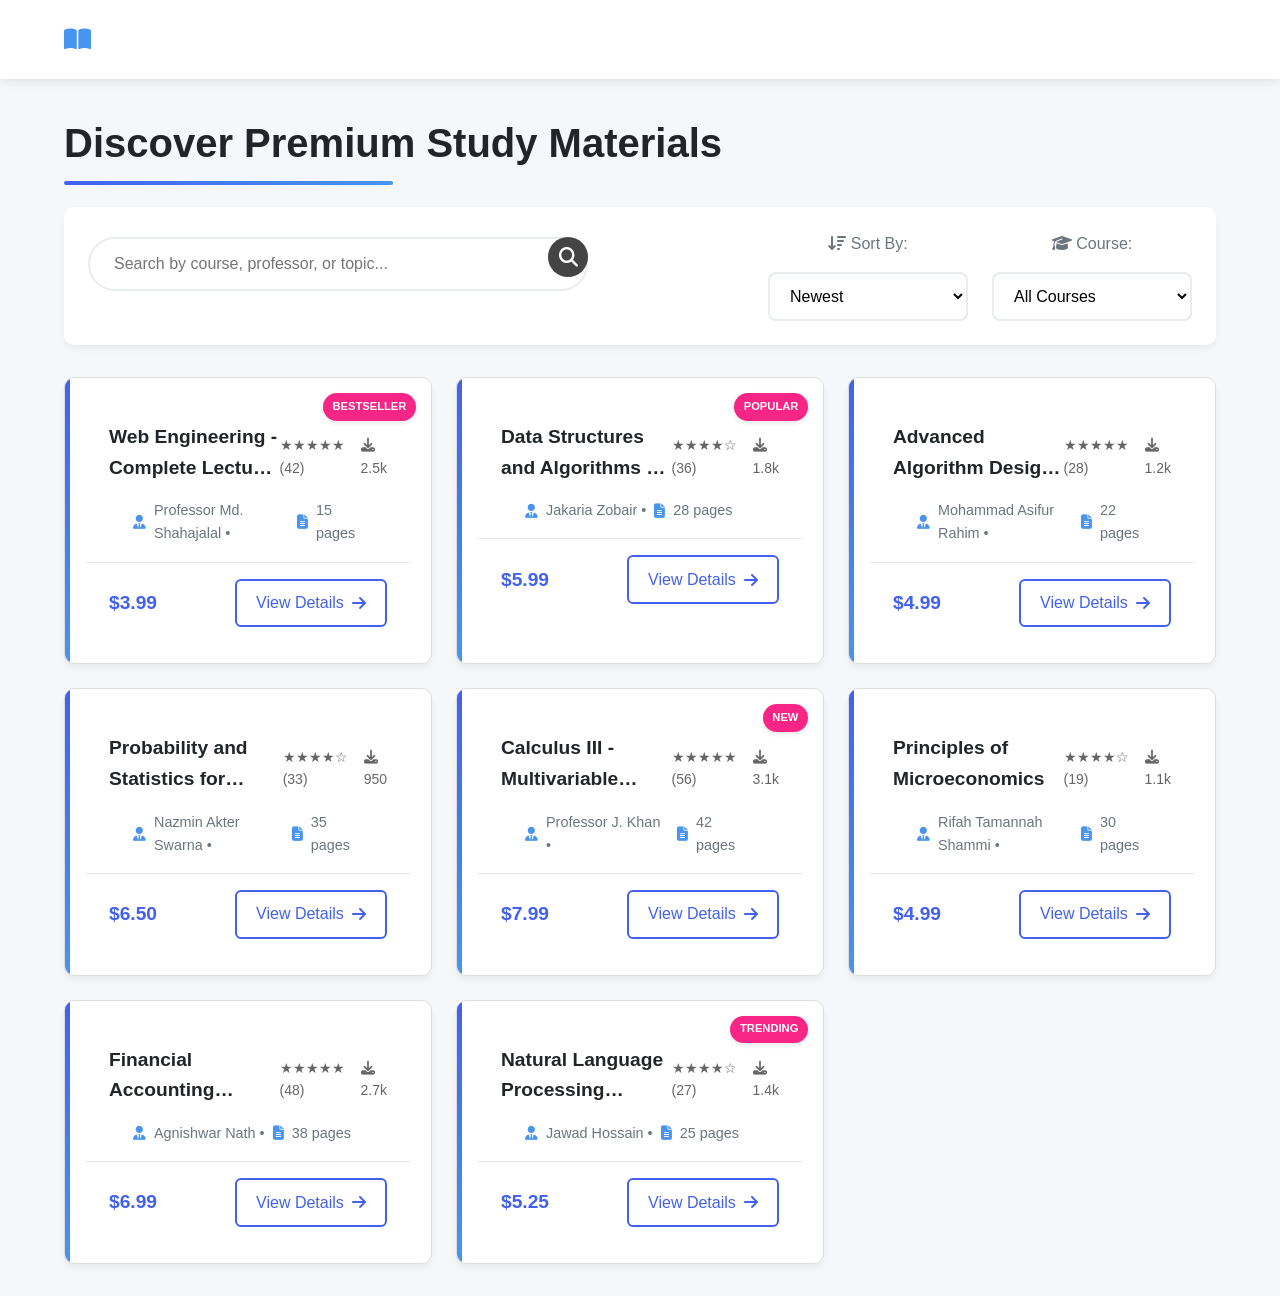
==== Study Share/browse.html @ 840df7e5 "Add files via upload" ====
<!DOCTYPE html>
<html lang="en">
<head>
    <meta charset="UTF-8">
    <meta name="viewport" content="width=device-width, initial-scale=1.0">
    <title>Browse Notes | StudyShare</title>
    <link rel="stylesheet" href="css/style.css">
    <link rel="stylesheet" href="https://cdnjs.cloudflare.com/ajax/libs/font-awesome/6.4.0/css/all.min.css">
    <style>
        :root {
            --primary: #4361ee;
            --secondary: #3f37c9;
            --accent: #4895ef;
            --light: #f8f9fa;
            --dark: #212529;
            --success: #4cc9f0;
            --warning: #f72585;
            --gray: #6c757d;
            --light-gray: #e9ecef;
        }
        
        * {
            margin: 0;
            padding: 0;
            box-sizing: border-box;
            font-family: 'Segoe UI', Tahoma, Geneva, Verdana, sans-serif;
        }
        
        body {
            background-color: #f5f7fa;
            color: var(--dark);
            line-height: 1.6;
        }
        
        nav {
            background: white;
            box-shadow: 0 2px 10px rgba(0,0,0,0.1);
            padding: 1rem 5%;
            display: flex;
            justify-content: space-between;
            align-items: center;
            position: sticky;
            top: 0;
            z-index: 1000;
        }
        
        .logo {
            font-size: 1.8rem;
            font-weight: 700;
            color: var(--primary);
            text-decoration: none;
            display: flex;
            align-items: center;
        }
        
        .logo i {
            margin-right: 10px;
            color: var(--accent);
        }
        
        .nav-links {
            display: flex;
            gap: 2rem;
        }
        
        .nav-links a {
            color: var(--dark);
            text-decoration: none;
            font-weight: 500;
            transition: color 0.3s;
            position: relative;
        }
        
        .nav-links a:hover {
            color: var(--primary);
        }
        
        .nav-links a::after {
            content: '';
            position: absolute;
            width: 0;
            height: 2px;
            bottom: -5px;
            left: 0;
            background-color: var(--primary);
            transition: width 0.3s;
        }
        
        .nav-links a:hover::after {
            width: 100%;
        }
        
        main.browse-container {
            padding: 2rem 5%;
            max-width: 1600px;
            margin: 0 auto;
        }
        
        h1 {
            font-size: 2.5rem;
            margin-bottom: 2rem;
            color: var(--dark);
            position: relative;
            display: inline-block;
        }
        
        h1::after {
            content: '';
            position: absolute;
            width: 50%;
            height: 4px;
            bottom: -10px;
            left: 0;
            background: linear-gradient(90deg, var(--primary), var(--accent));
            border-radius: 2px;
        }
        
        .search-filter {
            background: white;
            padding: 1.5rem;
            border-radius: 10px;
            box-shadow: 0 4px 6px rgba(0,0,0,0.05);
            margin-bottom: 2rem;
        }
        
        .search-bar {
            position: relative;
            margin-bottom: 1.5rem;
        }
        
        .search-bar input {
            width: 100%;
            padding: 1rem 1.5rem;
            border: 2px solid var(--light-gray);
            border-radius: 50px;
            font-size: 1rem;
            transition: all 0.3s;
            padding-right: 50px;
        }
        
        .search-bar input:focus {
            outline: none;
            border-color: var(--accent);
            box-shadow: 0 0 0 3px rgba(67, 97, 238, 0.2);
        }
        
        .search-btn {
            position: absolute;
            right: 5px;
            top: 5px;
            background: var(--primary);
            color: white;
            border: none;
            border-radius: 50%;
            width: 40px;
            height: 40px;
            cursor: pointer;
            transition: all 0.3s;
        }
        
        .search-btn:hover {
            background: var(--secondary);
            transform: scale(1.05);
        }
        
        .filters {
            display: flex;
            gap: 1.5rem;
            flex-wrap: wrap;
        }
        
        .filter-group {
            flex: 1;
            min-width: 200px;
        }
        
        .filter-group label {
            display: block;
            margin-bottom: 0.5rem;
            font-weight: 500;
            color: var(--gray);
        }
        
        .filter-group select {
            width: 100%;
            padding: 0.8rem 1rem;
            border: 2px solid var(--light-gray);
            border-radius: 8px;
            font-size: 1rem;
            background-color: white;
            cursor: pointer;
            transition: all 0.3s;
        }
        
        .filter-group select:focus {
            outline: none;
            border-color: var(--accent);
            box-shadow: 0 0 0 3px rgba(67, 97, 238, 0.2);
        }
        
        .suggestions-container {
            position: absolute;
            width: calc(100% - 3rem);
            max-width: 800px;
            background: white;
            border: 1px solid var(--light-gray);
            border-radius: 0 0 10px 10px;
            z-index: 100;
            box-shadow: 0 4px 6px rgba(0,0,0,0.1);
            max-height: 300px;
            overflow-y: auto;
            display: none;
        }
        
        .suggestion-item {
            padding: 1rem;
            cursor: pointer;
            transition: all 0.2s;
            border-bottom: 1px solid var(--light-gray);
        }
        
        .suggestion-item:last-child {
            border-bottom: none;
        }
        
        .suggestion-item:hover {
            background-color: var(--light);
            color: var(--primary);
        }
        
        .note-grid {
            display: grid;
            grid-template-columns: repeat(auto-fill, minmax(300px, 1fr));
            gap: 1.5rem;
            margin-top: 2rem;
        }
        
        .note-card {
            background: white;
            border-radius: 10px;
            overflow: hidden;
            box-shadow: 0 4px 6px rgba(0,0,0,0.05);
            transition: all 0.3s ease;
            position: relative;
        }
        
        .note-card:hover {
            transform: translateY(-5px);
            box-shadow: 0 10px 20px rgba(0,0,0,0.1);
        }
        
        .note-card::before {
            content: '';
            position: absolute;
            top: 0;
            left: 0;
            width: 5px;
            height: 100%;
            background: linear-gradient(to bottom, var(--primary), var(--accent));
        }
        
        .note-header {
            padding: 1.5rem 1.5rem 0;
        }
        
        .note-header h3 {
            margin: 0;
            font-size: 1.2rem;
            color: var(--dark);
            margin-bottom: 0.5rem;
            display: -webkit-box;
            -webkit-line-clamp: 2;
            -webkit-box-orient: vertical;
            overflow: hidden;
        }
        
        .note-meta {
            display: flex;
            justify-content: space-between;
            margin: 0.5rem 0;
            font-size: 0.9rem;
            color: var(--gray);
        }
        
        .rating {
            color: #ffc107;
        }
        
        .course-info {
            margin: 0.5rem 1.5rem;
            color: var(--gray);
            font-size: 0.9rem;
            display: flex;
            align-items: center;
            gap: 0.5rem;
        }
        
        .course-info i {
            color: var(--accent);
        }
        
        .note-footer {
            display: flex;
            justify-content: space-between;
            align-items: center;
            padding: 1rem 1.5rem;
            border-top: 1px solid var(--light-gray);
            margin-top: 1rem;
        }
        
        .price {
            font-weight: bold;
            color: var(--primary);
            font-size: 1.2rem;
        }
        
        .btn-outline {
            padding: 0.6rem 1.2rem;
            border: 2px solid var(--primary);
            color: var(--primary);
            border-radius: 6px;
            text-decoration: none;
            font-weight: 500;
            transition: all 0.3s;
            display: inline-flex;
            align-items: center;
            gap: 0.5rem;
        }
        
        .btn-outline:hover {
            background-color: var(--primary);
            color: white;
            transform: translateY(-2px);
        }
        
        /* Responsive adjustments */
        @media (max-width: 768px) {
            .nav-links {
                gap: 1rem;
            }
            
            h1 {
                font-size: 2rem;
            }
            
            .filters {
                flex-direction: column;
                gap: 1rem;
            }
            
            .note-grid {
                grid-template-columns: repeat(auto-fill, minmax(280px, 1fr));
            }
        }
        
        /* Animation for note cards */
        @keyframes fadeIn {
            from { opacity: 0; transform: translateY(20px); }
            to { opacity: 1; transform: translateY(0); }
        }
        
        .note-card {
            animation: fadeIn 0.5s ease forwards;
            opacity: 0;
        }
        
        .note-card:nth-child(1) { animation-delay: 0.1s; }
        .note-card:nth-child(2) { animation-delay: 0.2s; }
        .note-card:nth-child(3) { animation-delay: 0.3s; }
        .note-card:nth-child(4) { animation-delay: 0.4s; }
        .note-card:nth-child(5) { animation-delay: 0.5s; }
        .note-card:nth-child(6) { animation-delay: 0.6s; }
        .note-card:nth-child(7) { animation-delay: 0.7s; }
        .note-card:nth-child(8) { animation-delay: 0.8s; }
        .note-card:nth-child(9) { animation-delay: 0.9s; }
        .note-card:nth-child(10) { animation-delay: 1.0s; }
        
        /* Badge for popular notes */
        .popular-badge {
            position: absolute;
            top: 15px;
            right: 15px;
            background: var(--warning);
            color: white;
            padding: 0.3rem 0.6rem;
            border-radius: 50px;
            font-size: 0.7rem;
            font-weight: bold;
            box-shadow: 0 2px 5px rgba(0,0,0,0.1);
        }
    </style>
</head>
<body>
    <nav>
        <a href="index.html" class="logo"><i class="fas fa-book-open"></i> StudyShare</a>
        <div class="nav-links">
            <a href="browse.html">Browse Notes</a>
            <a href="upload.html">Upload</a>
            <a href="profile.html">Profile</a>
        </div>
    </nav>

    <main class="browse-container">
        <h1>Discover Premium Study Materials</h1>
        
        <div class="search-filter">
            <div class="search-bar">
                <input type="text" id="search-bar" placeholder="Search by course, professor, or topic..." />
                <button class="search-btn"><i class="fas fa-search"></i></button>
            </div>
            
            <div class="filters">
                <div class="filter-group">
                    <label><i class="fas fa-sort-amount-down"></i> Sort By:</label>
                    <select id="sort-by">
                        <option>Newest</option>
                        <option>Top Rated</option>
                        <option>Price Low-High</option>
                        <option>Price High-Low</option>
                        <option>Most Popular</option>
                    </select>
                </div>
                <div class="filter-group">
                    <label><i class="fas fa-graduation-cap"></i> Course:</label>
                    <select id="course-filter">
                        <option>All Courses</option>
                        <option>Computer Science</option>
                        <option>Web Engineering</option>
                        <option>Mathematics</option>
                        <option>Statistics</option>
                        <option>Economics</option>
                        <option>Business</option>
                        <option>Language</option>
                    </select>
                </div>
            </div>
        </div>

        <!-- Suggestions Container -->
        <div id="suggestions" class="suggestions-container"></div>

        <div class="note-grid">
            <!-- Web Engineering Note -->
            <div class="note-card">
                <span class="popular-badge">BESTSELLER</span>
                <div class="note-header">
                    <h3>Web Engineering - Complete Lecture Notes</h3>
                    <div class="note-meta">
                        <span class="rating">★★★★★ (42)</span>
                        <span class="downloads"><i class="fas fa-download"></i> 2.5k</span>
                    </div>
                </div>
                <p class="course-info"><i class="fas fa-user-tie"></i> Professor Md. Shahajalal • <i class="fas fa-file-alt"></i> 15 pages</p>
                <div class="note-footer">
                    <span class="price">$3.99</span>
                    <a href="product.html?id=web101&title=Web+Engineering+-+Complete+Lecture+Notes&professor=Md.+Shahajalal&pages=15&rating=5.0&downloads=2500&price=3.99" class="btn-outline">View Details <i class="fas fa-arrow-right"></i></a>
                </div>
            </div>
            
            <!-- Data Structures Note -->
            <div class="note-card">
                <span class="popular-badge">POPULAR</span>
                <div class="note-header">
                    <h3>Data Structures and Algorithms - Comprehensive Guide</h3>
                    <div class="note-meta">
                        <span class="rating">★★★★☆ (36)</span>
                        <span class="downloads"><i class="fas fa-download"></i> 1.8k</span>
                    </div>
                </div>
                <p class="course-info"><i class="fas fa-user-tie"></i> Jakaria Zobair • <i class="fas fa-file-alt"></i> 28 pages</p>
                <div class="note-footer">
                    <span class="price">$5.99</span>
                    <a href="product.html?id=ds101&title=Data+Structures+and+Algorithms+-+Comprehensive+Guide&professor=Jakaria+Zobair&pages=28&rating=4.5&downloads=1800&price=5.99" class="btn-outline">View Details <i class="fas fa-arrow-right"></i></a>
                </div>
            </div>
            
            <!-- Algorithm Note -->
            <div class="note-card">
                <div class="note-header">
                    <h3>Advanced Algorithm Design Techniques</h3>
                    <div class="note-meta">
                        <span class="rating">★★★★★ (28)</span>
                        <span class="downloads"><i class="fas fa-download"></i> 1.2k</span>
                    </div>
                </div>
                <p class="course-info"><i class="fas fa-user-tie"></i> Mohammad Asifur Rahim • <i class="fas fa-file-alt"></i> 22 pages</p>
                <div class="note-footer">
                    <span class="price">$4.99</span>
                    <a href="product.html?id=algo201&title=Advanced+Algorithm+Design+Techniques&professor=Mohammad+Asifur+Rahim&pages=22&rating=5.0&downloads=1200&price=4.99" class="btn-outline">View Details <i class="fas fa-arrow-right"></i></a>
                </div>
            </div>
            
            <!-- Statistics Note -->
            <div class="note-card">
                <div class="note-header">
                    <h3>Probability and Statistics for Engineers</h3>
                    <div class="note-meta">
                        <span class="rating">★★★★☆ (33)</span>
                        <span class="downloads"><i class="fas fa-download"></i> 950</span>
                    </div>
                </div>
                <p class="course-info"><i class="fas fa-user-tie"></i> Nazmin Akter Swarna • <i class="fas fa-file-alt"></i> 35 pages</p>
                <div class="note-footer">
                    <span class="price">$6.50</span>
                    <a href="product.html?id=stats201&title=Probability+and+Statistics+for+Engineers&professor=Nazmin+Akter+Swarna&pages=35&rating=4.3&downloads=950&price=6.50" class="btn-outline">View Details <i class="fas fa-arrow-right"></i></a>
                </div>
            </div>
            
            <!-- Calculus Note -->
            <div class="note-card">
                <span class="popular-badge">NEW</span>
                <div class="note-header">
                    <h3>Calculus III - Multivariable Concepts</h3>
                    <div class="note-meta">
                        <span class="rating">★★★★★ (56)</span>
                        <span class="downloads"><i class="fas fa-download"></i> 3.1k</span>
                    </div>
                </div>
                <p class="course-info"><i class="fas fa-user-tie"></i> Professor J. Khan • <i class="fas fa-file-alt"></i> 42 pages</p>
                <div class="note-footer">
                    <span class="price">$7.99</span>
                    <a href="product.html?id=calc301&title=Calculus+III+-+Multivariable+Concepts&professor=J.+Khan&pages=42&rating=5.0&downloads=3100&price=7.99" class="btn-outline">View Details <i class="fas fa-arrow-right"></i></a>
                </div>
            </div>
            
            <!-- Economics Note -->
            <div class="note-card">
                <div class="note-header">
                    <h3>Principles of Microeconomics</h3>
                    <div class="note-meta">
                        <span class="rating">★★★★☆ (19)</span>
                        <span class="downloads"><i class="fas fa-download"></i> 1.1k</span>
                    </div>
                </div>
                <p class="course-info"><i class="fas fa-user-tie"></i> Rifah Tamannah Shammi • <i class="fas fa-file-alt"></i> 30 pages</p>
                <div class="note-footer">
                    <span class="price">$4.99</span>
                    <a href="product.html?id=econ101&title=Principles+of+Microeconomics&professor=Rifah+Tamannah+Shammi&pages=30&rating=4.2&downloads=1100&price=4.99" class="btn-outline">View Details <i class="fas fa-arrow-right"></i></a>
                </div>
            </div>
            
            <!-- Accounting Note -->
            <div class="note-card">
                <div class="note-header">
                    <h3>Financial Accounting Fundamentals</h3>
                    <div class="note-meta">
                        <span class="rating">★★★★★ (48)</span>
                        <span class="downloads"><i class="fas fa-download"></i> 2.7k</span>
                    </div>
                </div>
                <p class="course-info"><i class="fas fa-user-tie"></i> Agnishwar Nath • <i class="fas fa-file-alt"></i> 38 pages</p>
                <div class="note-footer">
                    <span class="price">$6.99</span>
                    <a href="product.html?id=acc101&title=Financial+Accounting+Fundamentals&professor=Agnishwar+Nath&pages=38&rating=5.0&downloads=2700&price=6.99" class="btn-outline">View Details <i class="fas fa-arrow-right"></i></a>
                </div>
            </div>
            
            <!-- NLP Note -->
            <div class="note-card">
                <span class="popular-badge">TRENDING</span>
                <div class="note-header">
                    <h3>Natural Language Processing Fundamentals</h3>
                    <div class="note-meta">
                        <span class="rating">★★★★☆ (27)</span>
                        <span class="downloads"><i class="fas fa-download"></i> 1.4k</span>
                    </div>
                </div>
                <p class="course-info"><i class="fas fa-user-tie"></i> Jawad Hossain • <i class="fas fa-file-alt"></i> 25 pages</p>
                <div class="note-footer">
                    <span class="price">$5.25</span>
                    <a href="product.html?id=nlp101&title=Natural+Language+Processing+Fundamentals&professor=Jawad+Hossain&pages=25&rating=4.3&downloads=1400&price=5.25" class="btn-outline">View Details <i class="fas fa-arrow-right"></i></a>
                </div>
            </div>
        </div>
    </main>

    <script>
        // Enhanced auto-suggest functionality
        const notes = [
            { title: "Web Engineering - Complete Lecture Notes", course: "Web Engineering" },
            { title: "Data Structures and Algorithms - Comprehensive Guide", course: "Computer Science" },
            { title: "Advanced Algorithm Design Techniques", course: "Computer Science" },
            { title: "Probability and Statistics for Engineers", course: "Statistics" },
            { title: "Calculus III - Multivariable Concepts", course: "Mathematics" },
            { title: "Principles of Microeconomics", course: "Economics" },
            { title: "Financial Accounting Fundamentals", course: "Business" },
            { title: "Natural Language Processing Fundamentals", course: "Computer Science" }
        ];

        const searchBar = document.getElementById('search-bar');
        const suggestionsContainer = document.getElementById('suggestions');
        const courseFilter = document.getElementById('course-filter');
        const sortBy = document.getElementById('sort-by');

        // Improved auto-suggest with debounce
        let debounceTimer;
        searchBar.addEventListener('input', function() {
            clearTimeout(debounceTimer);
            debounceTimer = setTimeout(() => {
                showSuggestions(this.value.trim());
            }, 300);
        });

        function showSuggestions(query) {
            if (!query) {
                suggestionsContainer.style.display = 'none';
                return;
            }

            const filtered = notes.filter(note => 
                note.title.toLowerCase().includes(query.toLowerCase()) ||
                note.course.toLowerCase().includes(query.toLowerCase())
            );

            renderSuggestions(filtered);
        }

        function renderSuggestions(suggestions) {
            suggestionsContainer.innerHTML = '';
            
            if (suggestions.length === 0) {
                const noResults = document.createElement('div');
                noResults.className = 'suggestion-item';
                noResults.textContent = 'No matching notes found';
                suggestionsContainer.appendChild(noResults);
            } else {
                suggestions.forEach(note => {
                    const suggestion = document.createElement('div');
                    suggestion.className = 'suggestion-item';
                    
                    const title = document.createElement('div');
                    title.textContent = note.title;
                    title.style.fontWeight = '500';
                    
                    const course = document.createElement('div');
                    course.textContent = note.course;
                    course.style.fontSize = '0.8rem';
                    course.style.color = 'var(--gray)';
                    
                    suggestion.appendChild(title);
                    suggestion.appendChild(course);
                    
                    suggestion.addEventListener('click', () => {
                        searchBar.value = note.title;
                        suggestionsContainer.style.display = 'none';
                        // In a real app, you would filter the notes
                    });
                    
                    suggestionsContainer.appendChild(suggestion);
                });
            }
            
            suggestionsContainer.style.display = suggestions.length ? 'block' : 'none';
        }

        // Close suggestions when clicking outside
        document.addEventListener('click', function(e) {
            if (e.target !== searchBar) {
                suggestionsContainer.style.display = 'none';
            }
        });

        // Enhanced search functionality
        document.querySelector('.search-btn').addEventListener('click', function() {
            const query = searchBar.value.trim();
            const course = courseFilter.value;
            const sort = sortBy.value;
            
            if (query) {
                alert(`Searching for "${query}" in ${course !== 'All Courses' ? course : 'all courses'}, sorted by ${sort}`);
                // In a real app, this would filter the notes
            } else {
                alert(`Showing ${course !== 'All Courses' ? course : 'all'} courses, sorted by ${sort}`);
            }
        });

        // Filter and sort functionality
        courseFilter.addEventListener('change', updateNotesDisplay);
        sortBy.addEventListener('change', updateNotesDisplay);

        function updateNotesDisplay() {
            const course = courseFilter.value;
            const sort = sortBy.value;
            
            // In a real app, you would filter and sort the notes here
            console.log(`Filtering by: ${course}, Sorting by: ${sort}`);
        }

        // Animate note cards when they come into view
        const observer = new IntersectionObserver((entries) => {
            entries.forEach(entry => {
                if (entry.isIntersecting) {
                    entry.target.style.opacity = '1';
                }
            });
        }, { threshold: 0.1 });

        document.querySelectorAll('.note-card').forEach(card => {
            observer.observe(card);
        });
    </script>
</body>
</html>
---- Study Share/css/style.css ----
/* ===== VARIABLES ===== */
:root {
  --primary: #4361ee;
  --primary-dark: #3f37c9;
  --secondary: #4cc9f0;
  --success: #4bb543;
  --warning: #fca311;
  --danger: #e63946;
  --dark: #1a1a2e;
  --dark-light: #2d2d44;
  --light: #f8f9fa;
  --gray: #e9ecef;
  --border: #dee2e6;
  --text: #495057;
  --text-light: #6c757d;
}

/* ===== BASE STYLES ===== */
* {
  margin: 0;
  padding: 0;
  box-sizing: border-box;
}

body {
  font-family: 'Segoe UI', Tahoma, Geneva, Verdana, sans-serif;
  background-color: #f5f7fb;
  color: var(--text);
  line-height: 1.6;
}

h1, h2, h3, h4 {
  color: var(--dark);
  font-weight: 700;
}

a {
  text-decoration: none;
  color: inherit;
}

/* ===== NAVIGATION ===== */
nav {
  display: flex;
  justify-content: space-between;
  align-items: center;
  padding: 1.2rem 5%;
  background: var(--dark);
  box-shadow: 0 2px 10px rgba(0,0,0,0.1);
  position: sticky;
  top: 0;
  z-index: 100;
}

.logo {
  color: white;
  font-size: 1.8rem;
  font-weight: 700;
  letter-spacing: 0.5px;
}

.nav-links {
  display: flex;
  gap: 2rem;
}

.nav-links a {
  color: rgba(255,255,255,0.85);
  font-weight: 500;
  padding: 0.5rem 0;
  border-bottom: 2px solid transparent;
  transition: all 0.3s ease;
}

.nav-links a:hover {
  color: white;
  border-bottom: 2px solid var(--secondary);
}

/* ===== BUTTONS ===== */
.btn-primary {
  display: inline-block;
  background: var(--primary);
  color: white;
  padding: 0.8rem 1.8rem;
  border-radius: 8px;
  font-weight: 600;
  border: none;
  cursor: pointer;
  transition: all 0.3s ease;
  box-shadow: 0 4px 6px rgba(67, 97, 238, 0.3);
}

.btn-primary:hover {
  background: var(--primary-dark);
  transform: translateY(-2px);
  box-shadow: 0 6px 10px rgba(67, 97, 238, 0.4);
}

.btn-outline {
  display: inline-block;
  background: transparent;
  color: var(--primary);
  padding: 0.6rem 1.5rem;
  border-radius: 8px;
  font-weight: 600;
  border: 2px solid var(--primary);
  cursor: pointer;
  transition: all 0.3s ease;
}

.btn-outline:hover {
  background: rgba(67, 97, 238, 0.05);
}

.btn-secondary {
  display: inline-block;
  background: var(--gray);
  color: var(--text);
  padding: 0.6rem 1.5rem;
  border-radius: 8px;
  font-weight: 500;
  border: none;
  cursor: pointer;
  transition: all 0.3s ease;
}

.btn-secondary:hover {
  background: #dee2e6;
}

.btn-icon {
  background: transparent;
  border: none;
  font-size: 1.2rem;
  cursor: pointer;
  padding: 0.5rem;
  border-radius: 50%;
  transition: all 0.3s ease;
}

.btn-icon:hover {
  background: var(--gray);
}

.btn-danger {
  color: var(--danger);
}

/* ===== HERO SECTION ===== */
.hero {
  background: linear-gradient(135deg, var(--primary), var(--primary-dark));
  color: white;
  padding: 5rem 2rem;
  text-align: center;
  clip-path: polygon(0 0, 100% 0, 100% 90%, 0 100%);
  margin-bottom: 3rem;
}

.hero-content {
  max-width: 800px;
  margin: 0 auto;
}

.hero h1 {
  font-size: 2.8rem;
  margin-bottom: 1rem;
  color: white;
  text-shadow: 0 2px 4px rgba(0,0,0,0.2);
}

.hero p {
  font-size: 1.2rem;
  max-width: 600px;
  margin: 0 auto 2rem;
  opacity: 0.9;
}

/* ===== FEATURES SECTION ===== */
.features {
  display: grid;
  grid-template-columns: repeat(auto-fit, minmax(280px, 1fr));
  gap: 2rem;
  padding: 2rem 5%;
  max-width: 1200px;
  margin: 0 auto 3rem;
}

.feature-card {
  background: white;
  border-radius: 12px;
  padding: 2rem;
  text-align: center;
  transition: all 0.3s ease;
  box-shadow: 0 5px 15px rgba(0,0,0,0.05);
}

.feature-card:hover {
  transform: translateY(-10px);
  box-shadow: 0 15px 30px rgba(0,0,0,0.1);
}

.feature-icon {
  font-size: 3rem;
  margin-bottom: 1.5rem;
  color: var(--primary);
}

.feature-card h3 {
  margin-bottom: 1rem;
  font-size: 1.4rem;
}

/* ===== TESTIMONIALS ===== */
.testimonials {
  padding: 4rem 5%;
  text-align: center;
  background: white;
}

.testimonials h2 {
  margin-bottom: 3rem;
}

.testimonial-grid {
  display: grid;
  grid-template-columns: repeat(auto-fit, minmax(300px, 1fr));
  gap: 2rem;
  max-width: 1200px;
  margin: 0 auto;
}

.testimonial-card {
  background: white;
  padding: 2rem;
  border-radius: 12px;
  box-shadow: 0 5px 15px rgba(0,0,0,0.05);
  position: relative;
  border: 1px solid var(--border);
}

.quote {
  position: absolute;
  top: -20px;
  left: 20px;
  font-size: 4rem;
  color: var(--primary);
  opacity: 0.2;
}

.testimonial-card p {
  font-style: italic;
  margin-bottom: 1.5rem;
  position: relative;
  z-index: 2;
}

.student-info {
  text-align: right;
}

.student-info .name {
  display: block;
  font-weight: 600;
}

.student-info .major {
  font-size: 0.9rem;
  color: var(--text-light);
}

/* ===== STATS ===== */
.stats {
  display: flex;
  justify-content: center;
  gap: 3rem;
  padding: 4rem 5%;
  background: linear-gradient(135deg, var(--primary), var(--primary-dark));
  color: white;
  clip-path: polygon(0 10%, 100% 0, 100% 100%, 0 100%);
  margin-top: -2rem;
}

.stat-item {
  text-align: center;
}

.stat-item h3 {
  font-size: 2.5rem;
  margin-bottom: 0.5rem;
  color: white;
}

/* ===== BROWSE PAGE ===== */
.browse-container {
  max-width: 1200px;
  margin: 2rem auto;
  padding: 0 5%;
}

.search-filter {
  display: flex;
  flex-wrap: wrap;
  gap: 1.5rem;
  margin-bottom: 2rem;
  align-items: center;
}

.search-bar {
  display: flex;
  flex: 1;
  min-width: 300px;
  max-width: 500px;
}

.search-bar input {
  flex: 1;
  padding: 0.8rem 1.2rem;
  border: 2px solid var(--border);
  border-radius: 8px 0 0 8px;
  font-size: 1rem;
  outline: none;
  transition: border 0.3s ease;
}

.search-bar input:focus {
  border-color: var(--primary);
}

.search-btn {
  background: var(--primary);
  color: white;
  border: none;
  padding: 0 1.5rem;
  border-radius: 0 8px 8px 0;
  cursor: pointer;
  font-size: 1.2rem;
  transition: background 0.3s ease;
}

.search-btn:hover {
  background: var(--primary-dark);
}

.filters {
  display: flex;
  gap: 1rem;
  flex-wrap: wrap;
}

.filter-group {
  display: flex;
  align-items: center;
  gap: 0.5rem;
}

.filter-group label {
  font-weight: 500;
}

.filter-group select {
  padding: 0.7rem;
  border-radius: 8px;
  border: 2px solid var(--border);
  font-size: 0.9rem;
  cursor: pointer;
}

.note-grid {
  display: grid;
  grid-template-columns: repeat(auto-fill, minmax(300px, 1fr));
  gap: 2rem;
  margin-top: 2rem;
}

.note-card {
  background: white;
  border-radius: 12px;
  overflow: hidden;
  transition: transform 0.3s ease;
  box-shadow: 0 5px 15px rgba(0,0,0,0.05);
  border: 1px solid var(--border);
}

.note-card:hover {
  transform: translateY(-5px);
  box-shadow: 0 10px 25px rgba(0,0,0,0.1);
}

.note-header {
  padding: 1.5rem 1.5rem 0.5rem;
}

.note-meta {
  display: flex;
  gap: 1rem;
  font-size: 0.9rem;
  color: var(--text-light);
  margin-top: 0.5rem;
}

.rating {
  color: var(--warning);
}

.course-info {
  padding: 0 1.5rem;
  color: var(--text-light);
  font-size: 0.95rem;
}

.note-footer {
  display: flex;
  justify-content: space-between;
  align-items: center;
  padding: 1rem 1.5rem;
  border-top: 1px solid var(--border);
}

.price {
  font-weight: 700;
  font-size: 1.2rem;
  color: var(--success);
}

/* ===== PRODUCT PAGE ===== */
.product-container {
  max-width: 1200px;
  margin: 2rem auto;
  padding: 0 5%;
}

.breadcrumbs {
  font-size: 0.9rem;
  color: var(--text-light);
  margin-bottom: 1.5rem;
}

.breadcrumbs a {
  color: var(--primary);
  transition: all 0.3s ease;
}

.breadcrumbs a:hover {
  text-decoration: underline;
}

.product-header {
  margin-bottom: 2rem;
}

.product-header h1 {
  font-size: 2.2rem;
  margin-bottom: 0.5rem;
}

.product-meta {
  display: flex;
  gap: 1.5rem;
  font-size: 0.95rem;
  color: var(--text-light);
}

.product-content {
  display: grid;
  grid-template-columns: 1fr 1fr;
  gap: 3rem;
}

.preview-section {
  background: white;
  border-radius: 12px;
  padding: 2rem;
  box-shadow: 0 5px 15px rgba(0,0,0,0.05);
  border: 1px solid var(--border);
}

.preview-container {
  text-align: center;
}

.watermark-preview {
  position: relative;
  margin: 1.5rem 0;
  border-radius: 8px;
  overflow: hidden;
  border: 1px solid var(--border);
}

.watermark-preview img {
  width: 100%;
  display: block;
}

.watermark-overlay {
  position: absolute;
  top: 0;
  left: 0;
  width: 100%;
  height: 100%;
  display: flex;
  align-items: center;
  justify-content: center;
  font-size: 3rem;
  font-weight: 700;
  color: rgba(0,0,0,0.1);
  pointer-events: none;
}

.purchase-section {
  background: white;
  border-radius: 12px;
  padding: 2rem;
  box-shadow: 0 5px 15px rgba(0,0,0,0.05);
  border: 1px solid var(--border);
  position: sticky;
  top: 1rem;
}

.pricing {
  margin-bottom: 1.5rem;
}

.price {
  font-size: 2.5rem;
  font-weight: 700;
  color: var(--success);
}

.original-price {
  font-size: 1.2rem;
  text-decoration: line-through;
  color: var(--text-light);
  margin-left: 0.5rem;
}

.security-badges {
  display: grid;
  grid-template-columns: 1fr 1fr;
  gap: 1rem;
  margin: 2rem 0;
}

.badge {
  background: #f0f7ff;
  border-radius: 8px;
  padding: 1rem;
  text-align: center;
  border: 1px solid rgba(67, 97, 238, 0.2);
}

.badge-icon {
  font-size: 1.8rem;
  margin-bottom: 0.5rem;
  color: var(--primary);
}

.anti-piracy {
  display: flex;
  gap: 1rem;
  background: #fff8e6;
  border-radius: 8px;
  padding: 1.2rem;
  margin-top: 2rem;
  border-left: 4px solid var(--warning);
}

.warning-icon {
  font-size: 1.5rem;
  color: var(--warning);
}

.warning-content p {
  margin-bottom: 0.5rem;
  font-weight: 500;
}

.warning-content ul {
  margin-left: 1.2rem;
  color: var(--text);
}

.fake-id {
  font-family: monospace;
  font-weight: 700;
  letter-spacing: 1px;
}

/* ===== PURCHASE PAGE ===== */
.purchase-container {
  max-width: 800px;
  margin: 2rem auto;
  padding: 0 5%;
}

.purchase-steps {
  display: flex;
  justify-content: space-between;
  position: relative;
  margin: 2rem 0 3rem;
}

.purchase-steps:before {
  content: "";
  position: absolute;
  top: 24px;
  left: 0;
  right: 0;
  height: 4px;
  background: var(--gray);
  z-index: 1;
}

.step {
  text-align: center;
  position: relative;
  z-index: 2;
}

.step.active .step-number {
  background: var(--primary);
  color: white;
  border-color: var(--primary);
}

.step.active .step-label {
  color: var(--primary);
  font-weight: 600;
}

.step-number {
  width: 48px;
  height: 48px;
  border-radius: 50%;
  background: white;
  border: 4px solid var(--gray);
  display: flex;
  align-items: center;
  justify-content: center;
  font-weight: 700;
  margin: 0 auto 0.5rem;
  transition: all 0.3s ease;
}

.step-label {
  font-size: 0.9rem;
  color: var(--text-light);
  transition: all 0.3s ease;
}

.order-summary {
  background: white;
  border-radius: 12px;
  padding: 2.5rem;
  box-shadow: 0 5px 15px rgba(0,0,0,0.05);
  border: 1px solid var(--border);
}

.order-summary h2 {
  margin-bottom: 1.5rem;
  padding-bottom: 1rem;
  border-bottom: 1px solid var(--border);
}

.order-item {
  display: flex;
  justify-content: space-between;
  align-items: center;
  padding: 1.5rem 0;
  border-bottom: 1px solid var(--border);
}

.item-info h3 {
  margin-bottom: 0.3rem;
}

.item-info p {
  color: var(--text-light);
  font-size: 0.95rem;
}

.license-agreement {
  margin: 2rem 0;
}

.agreement-checkbox {
  display: block;
  position: relative;
  padding-left: 35px;
  margin-bottom: 1rem;
  cursor: pointer;
  font-size: 1rem;
  user-select: none;
}

.agreement-checkbox input {
  position: absolute;
  opacity: 0;
  cursor: pointer;
  height: 0;
  width: 0;
}

.checkmark {
  position: absolute;
  top: 0;
  left: 0;
  height: 25px;
  width: 25px;
  background-color: var(--light);
  border: 2px solid var(--border);
  border-radius: 6px;
}

.agreement-checkbox:hover input ~ .checkmark {
  background-color: #e9ecef;
}

.agreement-checkbox input:checked ~ .checkmark {
  background-color: var(--primary);
  border-color: var(--primary);
}

.checkmark:after {
  content: "";
  position: absolute;
  display: none;
}

.agreement-checkbox input:checked ~ .checkmark:after {
  display: block;
}

.agreement-checkbox .checkmark:after {
  left: 9px;
  top: 5px;
  width: 5px;
  height: 10px;
  border: solid white;
  border-width: 0 3px 3px 0;
  transform: rotate(45deg);
}

.license-agreement ul {
  margin-left: 2rem;
  color: var(--text);
  line-height: 1.8;
}

.payment-options {
  margin: 2rem 0;
}

.payment-options h3 {
  margin-bottom: 1rem;
}

.payment-methods {
  display: flex;
  gap: 1rem;
}

.payment-method {
  flex: 1;
  background: var(--light);
  border: 2px solid var(--border);
  border-radius: 8px;
  padding: 1.2rem;
  text-align: center;
  cursor: pointer;
  transition: all 0.3s ease;
}

.payment-method.active {
  border-color: var(--primary);
  background: #f0f7ff;
}

.payment-method:hover {
  border-color: var(--primary);
}

.method-icon {
  font-size: 2rem;
  margin-bottom: 0.5rem;
}

.security-footer {
  display: flex;
  gap: 0.5rem;
  justify-content: center;
  margin-top: 1.5rem;
  color: var(--text-light);
  font-size: 0.9rem;
}

/* ===== PROFILE PAGE ===== */
.profile-container {
  max-width: 1000px;
  margin: 2rem auto;
  padding: 0 5%;
}

.user-header {
  display: flex;
  gap: 2rem;
  align-items: center;
  margin-bottom: 2rem;
}

.user-avatar .avatar {
  width: 100px;
  height: 100px;
  border-radius: 50%;
  background: var(--primary);
  color: white;
  display: flex;
  align-items: center;
  justify-content: center;
  font-size: 2.5rem;
  font-weight: 700;
}

.user-info h2 {
  margin-bottom: 0.5rem;
}

.member-since {
  color: var(--text-light);
  font-size: 0.9rem;
}

.profile-stats {
  display: grid;
  grid-template-columns: repeat(auto-fit, minmax(200px, 1fr));
  gap: 1.5rem;
  margin-bottom: 3rem;
}

.stat-card {
  background: white;
  border-radius: 12px;
  padding: 1.5rem;
  text-align: center;
  box-shadow: 0 5px 15px rgba(0,0,0,0.05);
  border: 1px solid var(--border);
}

.stat-value {
  font-size: 2.2rem;
  font-weight: 700;
  color: var(--primary);
  margin-bottom: 0.5rem;
}

.user-notes {
  background: white;
  border-radius: 12px;
  padding: 2rem;
  box-shadow: 0 5px 15px rgba(0,0,0,0.05);
  border: 1px solid var(--border);
}

.section-header {
  display: flex;
  justify-content: space-between;
  align-items: center;
  margin-bottom: 1.5rem;
  padding-bottom: 1rem;
  border-bottom: 1px solid var(--border);
}

.note-list {
  display: flex;
  flex-direction: column;
  gap: 1rem;
}

.note-item {
  display: flex;
  align-items: center;
  padding: 1.2rem;
  border-radius: 8px;
  background: var(--light);
  transition: all 0.3s ease;
}

.note-item:hover {
  background: #e9ecef;
}

.note-preview {
  width: 50px;
  height: 50px;
  border-radius: 8px;
  background: var(--primary);
  color: white;
  display: flex;
  align-items: center;
  justify-content: center;
  font-weight: 700;
  font-size: 1.2rem;
  margin-right: 1.5rem;
}

.note-details {
  flex: 1;
}

.note-details h4 {
  margin-bottom: 0.3rem;
}

.note-actions {
  display: flex;
  gap: 0.5rem;
}

/* ===== UPLOAD PAGE ===== */
.upload-container {
  max-width: 800px;
  margin: 2rem auto;
  padding: 0 5%;
}

.upload-header {
  text-align: center;
  margin-bottom: 2rem;
}

.upload-header h1 {
  margin-bottom: 0.5rem;
}

.upload-form {
  background: white;
  border-radius: 12px;
  padding: 2.5rem;
  box-shadow: 0 5px 15px rgba(0,0,0,0.05);
  border: 1px solid var(--border);
}

.form-group {
  margin-bottom: 1.5rem;
}

.form-group label {
  display: block;
  margin-bottom: 0.5rem;
  font-weight: 500;
}

.form-group input {
  width: 100%;
  padding: 0.9rem 1.2rem;
  border: 2px solid var(--border);
  border-radius: 8px;
  font-size: 1rem;
  transition: border 0.3s ease;
}

.form-group input:focus {
  border-color: var(--primary);
  outline: none;
}

.upload-preview {
  border: 2px dashed var(--border);
  border-radius: 12px;
  padding: 3rem 2rem;
  text-align: center;
  transition: all 0.3s ease;
  cursor: pointer;
}

.upload-preview:hover {
  border-color: var(--primary);
  background: #f0f7ff;
}

.upload-icon {
  font-size: 3rem;
  color: var(--primary);
  margin-bottom: 1rem;
}

.upload-preview p {
  margin-bottom: 0.5rem;
  font-size: 1.1rem;
}

.upload-preview span {
  color: var(--primary);
  text-decoration: underline;
}

.upload-preview small {
  color: var(--text-light);
}

.pricing-tips {
  background: #f8f9fa;
  border-radius: 8px;
  padding: 1.5rem;
  margin: 2rem 0;
}

.pricing-tips h4 {
  margin-bottom: 1rem;
  color: var(--primary);
}

.pricing-tips ul {
  margin-left: 1.5rem;
}

.pricing-tips li {
  margin-bottom: 0.5rem;
  line-height: 1.6;
}

/* ===== RESPONSIVE DESIGN ===== */
@media (max-width: 768px) {
  .product-content {
    grid-template-columns: 1fr;
  }
  
  .nav-links {
    gap: 1rem;
  }
  
  .features {
    grid-template-columns: 1fr;
  }
  
  .search-filter {
    flex-direction: column;
    align-items: stretch;
  }
  
  .stats {
    flex-direction: column;
    gap: 2rem;
  }
  
  .purchase-steps {
    flex-direction: column;
    align-items: flex-start;
    gap: 2rem;
  }
  
  .purchase-steps:before {
    display: none;
  }
}
/* Basic Styles */
body {
    font-family: Arial, sans-serif;
}

nav {
    background-color: #333;
    color: white;
    padding: 10px 0;
    text-align: center;
}

nav .logo {
    font-size: 24px;
    text-decoration: none;
    color: white;
}

nav .nav-links a {
    margin: 0 15px;
    color: white;
    text-decoration: none;
    font-size: 18px;
}

/* Main Container */
.main {
    padding: 30px;
}

/* Search Bar and Filters */
.search-filter {
    display: flex;
    justify-content: space-between;
    align-items: center;
    margin-bottom: 30px;
}

.search-bar {
    position: relative;
    width: 50%;
}

.search-bar input {
    width: 100%;
    padding: 10px;
    font-size: 16px;
}

.search-bar button {
    position: absolute;
    right: 0;
    top: 0;
    padding: 10px;
    background-color: #444;
    color: white;
    border: none;
    cursor: pointer;
}

.filters {
    display: flex;
    gap: 20px;
}

.filter-group {
    display: flex;
    flex-direction: column;
}

/* Suggestions Container */
.suggestions-container {
    background-color: white;
    border: 1px solid #ccc;
    max-height: 200px;
    overflow-y: auto;
    position: absolute;
    width: 50%;
    z-index: 999;
    margin-top: 5px;
}

.suggestion-item {
    padding: 8px;
    cursor: pointer;
}

.suggestion-item:hover {
    background-color: #f0f0f0;
}

/* Note Grid */
.note-grid {
    display: grid;
    grid-template-columns: repeat(3, 1fr);
    gap: 20px;
}

.note-card {
    border: 1px solid #ddd;
    padding: 20px;
    border-radius: 8px;
    background-color: #fff;
}

.note-header {
    display: flex;
    justify-content: space-between;
    align-items: center;
}

.note-footer {
    display: flex;
    justify-content: space-between;
    margin-top: 10px;
}

.note-meta span {
    font-size: 14px;
    color: #666;
}

.price {
    font-size: 18px;
    color: green;
}

.btn-outline {
    border: 1px solid #444;
    padding: 8px;
    text-decoration: none;
    color: #444;
    font-weight: bold;
    border-radius: 5px;
}

.btn-outline:hover {
    background-color: #444;
    color: white;
}
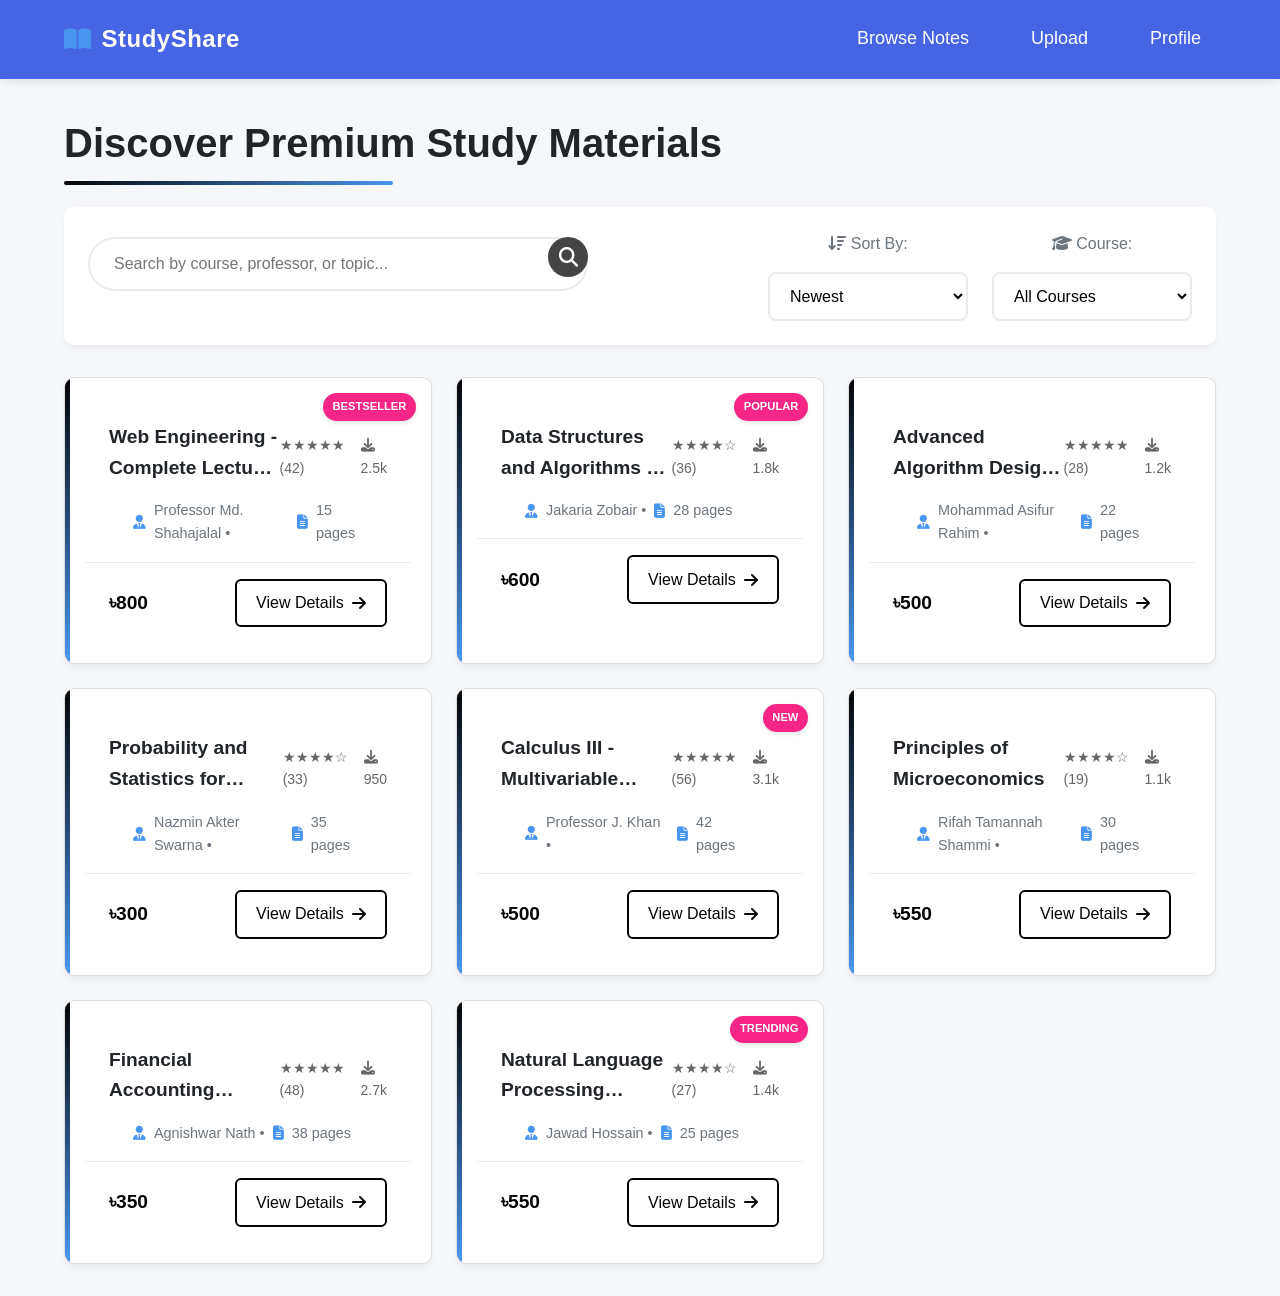
==== commit 9305ef7b: "Add files via upload" ====
--- a/Study Share/browse.html
+++ b/Study Share/browse.html
@@ -8,7 +8,7 @@
     <link rel="stylesheet" href="https://cdnjs.cloudflare.com/ajax/libs/font-awesome/6.4.0/css/all.min.css">
     <style>
         :root {
-            --primary: #4361ee;
+            --primary: #050505;
             --secondary: #3f37c9;
             --accent: #4895ef;
             --light: #f8f9fa;
@@ -33,7 +33,7 @@
         }
         
         nav {
-            background: white;
+            background: rgb(71, 100, 228);
             box-shadow: 0 2px 10px rgba(0,0,0,0.1);
             padding: 1rem 5%;
             display: flex;
@@ -452,7 +452,7 @@
                 </div>
                 <p class="course-info"><i class="fas fa-user-tie"></i> Professor Md. Shahajalal • <i class="fas fa-file-alt"></i> 15 pages</p>
                 <div class="note-footer">
-                    <span class="price">$3.99</span>
+                    <span class="price">৳800</span>
                     <a href="product.html?id=web101&title=Web+Engineering+-+Complete+Lecture+Notes&professor=Md.+Shahajalal&pages=15&rating=5.0&downloads=2500&price=3.99" class="btn-outline">View Details <i class="fas fa-arrow-right"></i></a>
                 </div>
             </div>
@@ -469,7 +469,7 @@
                 </div>
                 <p class="course-info"><i class="fas fa-user-tie"></i> Jakaria Zobair • <i class="fas fa-file-alt"></i> 28 pages</p>
                 <div class="note-footer">
-                    <span class="price">$5.99</span>
+                    <span class="price">৳600</span>
                     <a href="product.html?id=ds101&title=Data+Structures+and+Algorithms+-+Comprehensive+Guide&professor=Jakaria+Zobair&pages=28&rating=4.5&downloads=1800&price=5.99" class="btn-outline">View Details <i class="fas fa-arrow-right"></i></a>
                 </div>
             </div>
@@ -485,7 +485,7 @@
                 </div>
                 <p class="course-info"><i class="fas fa-user-tie"></i> Mohammad Asifur Rahim • <i class="fas fa-file-alt"></i> 22 pages</p>
                 <div class="note-footer">
-                    <span class="price">$4.99</span>
+                    <span class="price">৳500</span>
                     <a href="product.html?id=algo201&title=Advanced+Algorithm+Design+Techniques&professor=Mohammad+Asifur+Rahim&pages=22&rating=5.0&downloads=1200&price=4.99" class="btn-outline">View Details <i class="fas fa-arrow-right"></i></a>
                 </div>
             </div>
@@ -501,7 +501,7 @@
                 </div>
                 <p class="course-info"><i class="fas fa-user-tie"></i> Nazmin Akter Swarna • <i class="fas fa-file-alt"></i> 35 pages</p>
                 <div class="note-footer">
-                    <span class="price">$6.50</span>
+                    <span class="price">৳300</span>
                     <a href="product.html?id=stats201&title=Probability+and+Statistics+for+Engineers&professor=Nazmin+Akter+Swarna&pages=35&rating=4.3&downloads=950&price=6.50" class="btn-outline">View Details <i class="fas fa-arrow-right"></i></a>
                 </div>
             </div>
@@ -518,7 +518,7 @@
                 </div>
                 <p class="course-info"><i class="fas fa-user-tie"></i> Professor J. Khan • <i class="fas fa-file-alt"></i> 42 pages</p>
                 <div class="note-footer">
-                    <span class="price">$7.99</span>
+                    <span class="price">৳500</span>
                     <a href="product.html?id=calc301&title=Calculus+III+-+Multivariable+Concepts&professor=J.+Khan&pages=42&rating=5.0&downloads=3100&price=7.99" class="btn-outline">View Details <i class="fas fa-arrow-right"></i></a>
                 </div>
             </div>
@@ -534,7 +534,7 @@
                 </div>
                 <p class="course-info"><i class="fas fa-user-tie"></i> Rifah Tamannah Shammi • <i class="fas fa-file-alt"></i> 30 pages</p>
                 <div class="note-footer">
-                    <span class="price">$4.99</span>
+                    <span class="price">৳550</span>
                     <a href="product.html?id=econ101&title=Principles+of+Microeconomics&professor=Rifah+Tamannah+Shammi&pages=30&rating=4.2&downloads=1100&price=4.99" class="btn-outline">View Details <i class="fas fa-arrow-right"></i></a>
                 </div>
             </div>
@@ -550,7 +550,7 @@
                 </div>
                 <p class="course-info"><i class="fas fa-user-tie"></i> Agnishwar Nath • <i class="fas fa-file-alt"></i> 38 pages</p>
                 <div class="note-footer">
-                    <span class="price">$6.99</span>
+                    <span class="price">৳350</span>
                     <a href="product.html?id=acc101&title=Financial+Accounting+Fundamentals&professor=Agnishwar+Nath&pages=38&rating=5.0&downloads=2700&price=6.99" class="btn-outline">View Details <i class="fas fa-arrow-right"></i></a>
                 </div>
             </div>
@@ -567,7 +567,7 @@
                 </div>
                 <p class="course-info"><i class="fas fa-user-tie"></i> Jawad Hossain • <i class="fas fa-file-alt"></i> 25 pages</p>
                 <div class="note-footer">
-                    <span class="price">$5.25</span>
+                    <span class="price">৳550</span>
                     <a href="product.html?id=nlp101&title=Natural+Language+Processing+Fundamentals&professor=Jawad+Hossain&pages=25&rating=4.3&downloads=1400&price=5.25" class="btn-outline">View Details <i class="fas fa-arrow-right"></i></a>
                 </div>
             </div>
